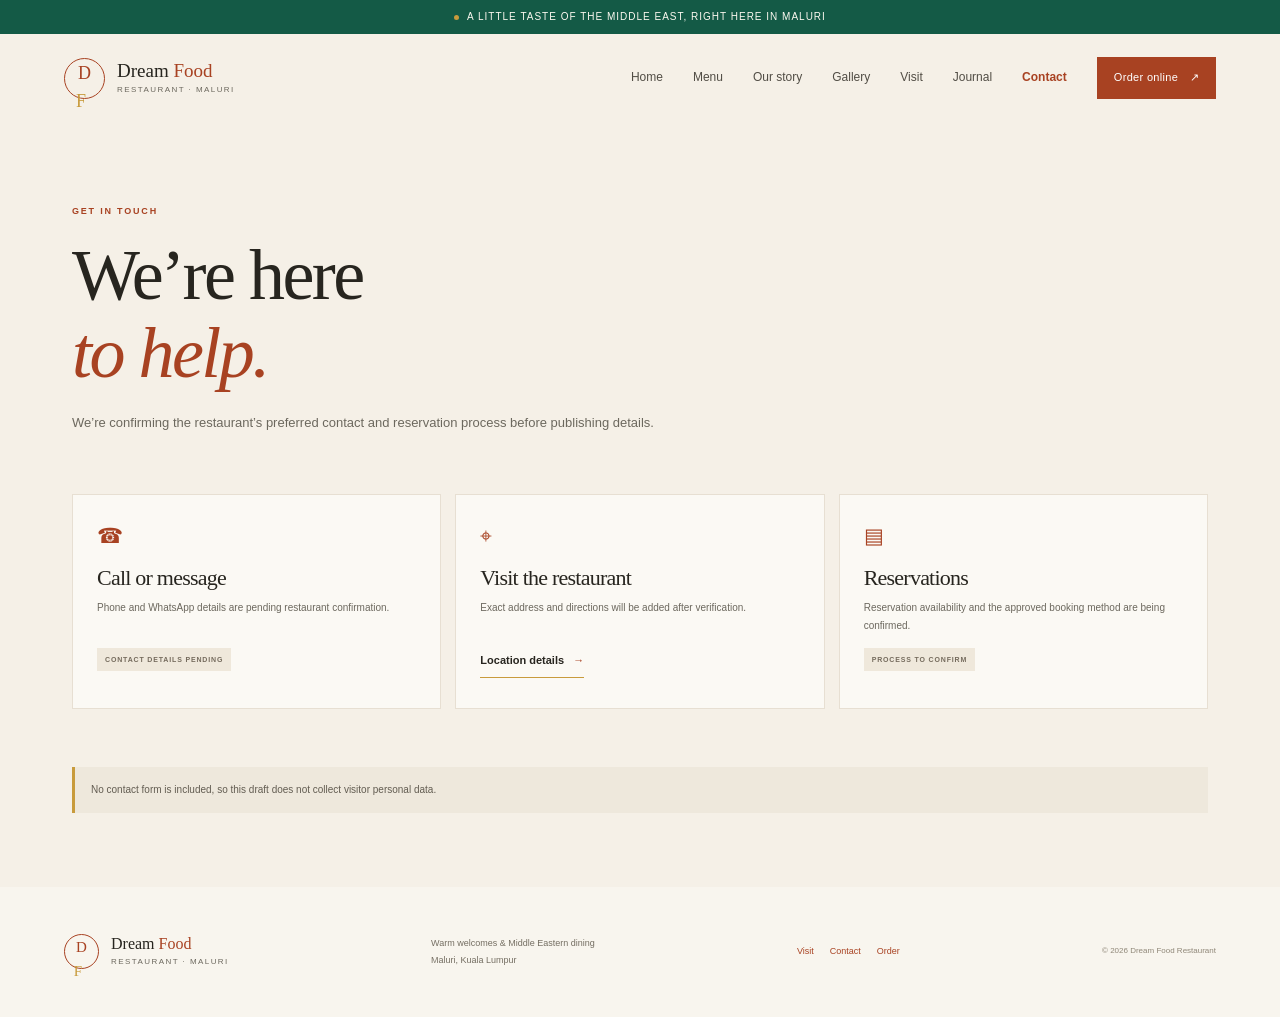
==== contact.html @ b670c7fa "Add M03 static page or data: contact.html" ====
<!doctype html>
<html lang="en">
  <head>
    <meta charset="utf-8" />
    <meta name="viewport" content="width=device-width, initial-scale=1" />
    <meta name="theme-color" content="#f5f0e7" />
    <meta name="description" content="Contact and reservation details for Dream Food Restaurant, Maluri, are being confirmed." />
    <title>Contact & reservations | Dream Food Restaurant, Maluri</title>
    <link rel="stylesheet" href="assets/css/styles.css" />
    <script src="assets/js/main.js" defer></script>
  </head>
  <body>
    <a class="skip-link" href="#main">Skip to content</a>
    <div class="notice-bar"><span class="notice-dot" aria-hidden="true"></span> A little taste of the Middle East, right here in Maluri</div>
    <header class="site-header">
      <a class="brand" href="index.html" aria-label="Dream Food Restaurant home"><span class="brand-mark" aria-hidden="true">D<span>F</span></span><span class="brand-name">Dream <em>Food</em><small>RESTAURANT · MALURI</small></span></a>
      <button class="menu-toggle" type="button" aria-expanded="false" aria-controls="primary-nav" aria-label="Open navigation"><span></span><span></span></button>
      <nav class="primary-nav" id="primary-nav" aria-label="Main navigation">
        <a href="index.html">Home</a><a href="menu.html">Menu</a><a href="our-story.html">Our story</a><a href="gallery.html">Gallery</a><a href="location.html">Visit</a><a href="journal.html">Journal</a><a href="contact.html" aria-current="page">Contact</a><a class="nav-cta" href="order.html">Order online <span aria-hidden="true">↗</span></a>
      </nav>
    </header>
    <main id="main">
      <section class="subpage-hero"><p class="eyebrow">GET IN TOUCH</p><h1>We’re here<br /><em>to help.</em></h1><p>We’re confirming the restaurant’s preferred contact and reservation process before publishing details.</p></section>
      <section class="content-wrap contact-grid"><article><span class="contact-mark" aria-hidden="true">☎</span><h2>Call or message</h2><p>Phone and WhatsApp details are pending restaurant confirmation.</p><span class="pending-pill">CONTACT DETAILS PENDING</span></article><article><span class="contact-mark" aria-hidden="true">⌖</span><h2>Visit the restaurant</h2><p>Exact address and directions will be added after verification.</p><a class="text-link" href="location.html">Location details <span aria-hidden="true">→</span></a></article><article><span class="contact-mark" aria-hidden="true">▤</span><h2>Reservations</h2><p>Reservation availability and the approved booking method are being confirmed.</p><span class="pending-pill">PROCESS TO CONFIRM</span></article></section><section class="content-wrap"><p class="verification-note">No contact form is included, so this draft does not collect visitor personal data.</p></section>
</main>
    <footer class="site-footer">
      <a class="brand footer-brand" href="index.html"><span class="brand-mark" aria-hidden="true">D<span>F</span></span><span class="brand-name">Dream <em>Food</em><small>RESTAURANT · MALURI</small></span></a>
      <p>Warm welcomes & Middle Eastern dining<br />Maluri, Kuala Lumpur</p>
      <div class="footer-links"><a href="location.html">Visit</a><a href="contact.html">Contact</a><a href="order.html">Order</a></div>
      <span class="copyright">© <span id="year">2026</span> Dream Food Restaurant</span>
    </footer>
    <div class="mobile-order-bar"><a href="order.html">Order & contact <span aria-hidden="true">→</span></a></div>
  </body>
</html>
---- assets/css/styles.css ----
:root{--sand:#f5f0e7;--paper:#fbf9f4;--ink:#27251f;--muted:#6c685e;--terracotta:#a84222;--terracotta-bright:#c1440e;--gold:#c89b3c;--teal:#145a46;--line:#ded7ca;--serif:Georgia,"Times New Roman",serif;--sans:Arial,Helvetica,sans-serif;--wrap:1200px;--shadow:0 24px 60px #43301b24}
*{box-sizing:border-box}html{scroll-behavior:smooth;scroll-padding-top:84px}body{margin:0;background:var(--sand);color:var(--ink);font-family:var(--sans);font-size:15px;line-height:1.6}a{color:inherit;text-decoration:none}button{font:inherit}.skip-link{position:absolute;top:-60px;left:12px;background:var(--ink);color:#fff;padding:10px 15px;z-index:20}.skip-link:focus{top:12px}:focus-visible{outline:3px solid var(--gold);outline-offset:4px}.notice-bar{height:34px;display:flex;align-items:center;justify-content:center;gap:8px;background:var(--teal);color:#fbf8ef;font-size:10px;letter-spacing:.1em;text-transform:uppercase}.notice-dot{width:5px;height:5px;background:var(--gold);border-radius:50%}.site-header{height:88px;padding:0 max(5vw,24px);display:flex;align-items:center;justify-content:space-between;background:var(--sand);position:relative;z-index:10}.brand{display:flex;align-items:center;gap:12px}.brand-mark{width:41px;height:41px;border:1px solid var(--terracotta);color:var(--terracotta);border-radius:50%;display:grid;place-items:center;font-family:var(--serif);font-size:18px;position:relative}.brand-mark span{color:var(--gold);margin-left:-7px}.brand-name{font-family:var(--serif);font-size:19px;line-height:1.05}.brand-name em{font-weight:500;color:var(--terracotta);font-style:normal}.brand-name small{display:block;margin-top:5px;font-family:var(--sans);font-size:8px;letter-spacing:.18em;color:var(--muted)}.primary-nav{display:flex;align-items:center;gap:30px;font-size:12px}.primary-nav>a:not(.nav-cta){color:#514d45;transition:color .2s}.primary-nav>a:not(.nav-cta):hover{color:var(--terracotta)}.nav-cta{padding:12px 17px;background:var(--terracotta);color:white;font-size:11px;letter-spacing:.03em}.nav-cta span{margin-left:8px}.menu-toggle{display:none}.section-wrap{max-width:var(--wrap);margin:0 auto;padding-left:32px;padding-right:32px}.hero{min-height:550px;display:grid;grid-template-columns:.9fr 1.1fr;align-items:center;gap:44px;padding-top:46px;padding-bottom:48px;position:relative}.hero-copy{padding:5px 0 20px}.eyebrow{font-size:9px;letter-spacing:.2em;color:var(--terracotta);font-weight:700;display:flex;align-items:center;gap:10px;margin:0 0 19px}.eyebrow-line{width:29px;height:1px;background:var(--gold)}h1,h2,h3,p{margin-top:0}h1,h2{font-family:var(--serif);font-weight:500;letter-spacing:-.035em}h1{font-size:clamp(48px,6.1vw,77px);line-height:1.08;margin:0 0 21px}h1 em,h2 em{color:var(--terracotta);font-weight:500} .hero-intro{color:#5f5a50;font-size:14px;max-width:380px;line-height:1.9;margin-bottom:26px}.hero-actions{display:flex;align-items:center;gap:22px;flex-wrap:wrap}.button{display:inline-flex;align-items:center;gap:16px;min-height:48px;padding:0 20px;font-size:11px;font-weight:600}.button-primary{background:var(--terracotta);color:#fff;transition:background .2s,transform .2s}.button-primary:hover{background:#853619;transform:translateY(-2px)}.text-link{font-size:11px;font-weight:600;border-bottom:1px solid var(--gold);padding:7px 0}.text-link span{margin-left:6px;color:var(--terracotta)}.hero-note{display:flex;align-items:center;gap:11px;margin-top:41px;font-size:10px;line-height:1.5;color:var(--muted)}.hero-note strong{color:var(--ink);font-weight:600}.note-icon{color:var(--gold);font-size:22px}.hero-art{height:414px;position:relative;overflow:hidden;background:#e7d8bd;box-shadow:var(--shadow);isolation:isolate}.art-pattern{position:absolute;inset:0;opacity:.23;background-image:linear-gradient(45deg,transparent 47%,#b179452e 48%,#b179452e 51%,transparent 52%),linear-gradient(-45deg,transparent 47%,#b179452e 48%,#b179452e 51%,transparent 52%);background-size:36px 36px}.sun-disc{position:absolute;right:12%;top:8%;width:210px;height:210px;border-radius:50%;background:#d0a448;opacity:.72}.plate{position:absolute;border-radius:50%;box-shadow:0 24px 38px #53391735}.plate-back{width:330px;height:330px;left:23%;top:10%;background:#b54c2d}.plate-front{width:288px;height:288px;left:27%;top:15%;background:#f3e4c7;border:9px solid #fff7e5;display:grid;place-items:center}.plate-ring{position:absolute;inset:11px;border:1px solid #d6b878;border-radius:50%}.plate-garnish{position:absolute;border-radius:50%;background:#b44b2d;box-shadow:22px 14px 0 #d4a243, -20px 14px 0 #315e46, 4px -22px 0 #bf602e}.garnish-a{width:47px;height:39px;top:33%;left:35%;transform:rotate(-28deg)}.garnish-b{width:43px;height:35px;top:48%;left:50%;transform:rotate(24deg)}.garnish-c{width:41px;height:38px;top:59%;left:31%;transform:rotate(12deg)}.plate-leaf{width:18px;height:42px;background:#416647;border-radius:100% 0 100% 0;position:absolute}.leaf-a{top:27%;left:56%;transform:rotate(35deg)}.leaf-b{top:63%;left:58%;transform:rotate(63deg)}.leaf-c{top:38%;left:25%;transform:rotate(-24deg)}.art-caption{position:absolute;left:23px;bottom:22px;display:flex;align-items:center;gap:11px;background:#fbf8efed;padding:11px 14px;font-size:9px;font-weight:700;letter-spacing:.11em}.caption-star{color:var(--terracotta);font-size:18px}.art-caption small{display:block;color:#777064;font-size:8px;letter-spacing:.03em;font-weight:400;margin-top:3px}.art-index{position:absolute;right:20px;bottom:26px;color:#473f32;font-size:9px;letter-spacing:.1em}.scroll-cue{position:absolute;bottom:15px;left:32px;display:flex;align-items:center;gap:8px;color:#777064;font-size:8px;letter-spacing:.15em}.scroll-cue span{font-size:14px;color:var(--terracotta)}.quick-facts{background:#ede6d9;border-block:1px solid #e3dacb;min-height:101px;padding:16px max(calc((100vw - 1136px)/2),48px);display:grid;grid-template-columns:repeat(3,1fr);align-items:center}.fact{display:flex;align-items:center;gap:13px;padding-left:26px;border-right:1px solid #d8cebd;min-height:44px}.fact:first-child{padding-left:0}.fact:last-child{border-right:0}.fact-icon{width:35px;height:35px;border-radius:50%;background:#f8f4ec;color:var(--terracotta);display:grid;place-items:center;font-size:17px}.fact small{display:block;font-size:8px;letter-spacing:.15em;color:#8a8173;margin-bottom:2px}.fact strong{font-family:var(--serif);font-size:14px;font-weight:500}.fact strong.pending{font-family:var(--sans);font-size:11px;color:#736e63;font-weight:500}.menu-preview{padding-top:98px;padding-bottom:96px}.section-heading{display:flex;justify-content:space-between;align-items:end;gap:30px;margin-bottom:36px}.section-heading .eyebrow{margin-bottom:11px}h2{font-size:clamp(37px,4vw,52px);line-height:1.14;margin:0}.section-aside{max-width:265px;color:var(--muted);font-size:12px;line-height:1.8;margin-bottom:5px}.menu-cards{display:grid;grid-template-columns:repeat(3,1fr);gap:20px}.menu-card{background:var(--paper);border:1px solid #e9e1d4;min-width:0}.menu-card-art{height:184px;position:relative;overflow:hidden;background:#e8d6b5;display:grid;place-items:center}.card-sun{position:absolute;right:18%;top:12%;width:85px;height:85px;background:#c89b3c;border-radius:50%;opacity:.72}.card-dish{width:132px;height:132px;background:#f6eddd;border:8px solid #fff8e9;box-shadow:0 14px 23px #4830102b;border-radius:50%;position:relative;z-index:1}.card-dish:before,.card-dish:after{content:"";position:absolute;border-radius:50%;background:#b4512e;width:33px;height:28px;left:31px;top:35px;box-shadow:23px 16px 0 #cba14e,-14px 39px 0 #386449}.card-dish:after{width:11px;height:28px;background:#386449;left:64px;top:29px;transform:rotate(34deg)}.card-herb{position:absolute;left:15%;bottom:12%;color:#9b5538;font-size:19px}.art-grill{background:#d1b993}.grill-lines{position:relative;width:135px;height:104px;z-index:1;border-radius:48% 48% 42% 42%;background:repeating-linear-gradient(120deg,#a44729 0 17px,#d09443 18px 28px,#f2e5cc 29px 37px);border:8px solid #f7eddb;box-shadow:0 15px 23px #48301029;transform:rotate(-12deg)}.art-sweet{background:#e6cba7}.sweet-shape{position:relative;width:114px;height:114px;z-index:1;background:repeating-conic-gradient(#c04c2a 0 12deg,#daa34c 12deg 25deg);border:8px solid #fff4df;border-radius:50%;box-shadow:0 15px 23px #48301029}.menu-card-body{padding:22px 23px 24px;position:relative}.card-number{position:absolute;right:22px;top:19px;color:#b1a48e;font-size:9px;letter-spacing:.12em}.menu-card h3{font-family:var(--serif);font-size:20px;font-weight:500;line-height:1.3;max-width:230px;margin:0 0 9px}.menu-card p{font-size:10px;color:var(--muted);line-height:1.75;min-height:36px;margin-bottom:17px}.status-label{display:inline-block;padding:5px 7px;background:#efe9dd;color:#756b5d;font-size:7px;letter-spacing:.12em;font-weight:700}.menu-footnote{font-size:10px;color:var(--muted);margin:25px 0 0}.menu-footnote span{color:var(--gold);margin-right:5px}.story-band{background:var(--teal);color:#f6f0e5;position:relative;overflow:hidden;min-height:385px;display:flex;align-items:center}.story-pattern{position:absolute;right:-40px;top:-150px;width:600px;height:700px;opacity:.09;background-image:linear-gradient(45deg,transparent 47%,#fff 48%,#fff 50%,transparent 51%),linear-gradient(-45deg,transparent 47%,#fff 48%,#fff 50%,transparent 51%);background-size:46px 46px;transform:rotate(13deg)}.story-inner{position:relative;z-index:1;width:min(680px,70%);margin-left:max(calc((100vw - 1060px)/2),8vw);padding:65px 0}.eyebrow-light{color:#dfbf79}.story-inner h2{font-size:clamp(40px,4.7vw,60px);margin-bottom:17px}.story-inner h2 em{color:#e0b758}.story-inner>p:not(.eyebrow){max-width:455px;color:#d7dfd8;font-size:12px;line-height:1.9;margin-bottom:21px}.story-link{display:inline-block;color:#f3d28b;border-bottom:1px solid #c89b3c;padding-bottom:6px;font-size:10px;font-weight:600}.story-link span{margin-left:10px}.story-seal{position:absolute;right:max(calc((100vw - 1080px)/2),8vw);width:142px;height:142px;border:1px solid #acc1b5;border-radius:50%;display:flex;flex-direction:column;align-items:center;justify-content:center;gap:9px;color:#d7dfd8;font-size:7px;letter-spacing:.2em;transform:rotate(-12deg)}.story-seal b{color:#e0b758;font-size:30px;font-weight:400}.experience{padding-top:105px;padding-bottom:105px;display:grid;grid-template-columns:1fr .9fr;gap:78px;align-items:center}.experience-art{height:362px;background:#ddc9a7;position:relative;overflow:hidden;display:grid;place-items:center}.window-arch{width:210px;height:285px;background:#a44e2e;border-radius:110px 110px 0 0;padding:13px;box-shadow:0 20px 35px #65442330;position:relative}.arch-inner{width:100%;height:100%;border:1px solid #e2bc70;border-radius:100px 100px 0 0;display:grid;place-items:center;background:linear-gradient(155deg,#d4a54c,#a84e2c 54%,#145a46)}.arch-star{color:#f3e8c9;font-size:69px;opacity:.9}.image-tag{position:absolute;bottom:17px;left:17px;font-size:7px;letter-spacing:.12em;padding:8px 10px;background:#f8f4ebed;color:#665d4e}.experience-copy{max-width:390px}.experience-copy .eyebrow{margin-bottom:15px}.experience-copy h2{font-size:clamp(38px,4vw,50px);margin-bottom:17px}.experience-copy>p:not(.eyebrow){font-size:12px;color:var(--muted);line-height:1.9;margin-bottom:20px}.visit-section{background:#a44224;color:#fff8ed;padding:76px 32px}.visit-inner{max-width:1000px;margin:auto;display:grid;grid-template-columns:1fr .82fr;gap:80px;align-items:center}.visit-inner h2{font-size:clamp(43px,5vw,61px);margin-bottom:14px}.visit-inner h2 em{color:#f1cd79}.visit-inner>div:first-child>p:not(.eyebrow){font-size:12px;line-height:1.8;color:#f3ded2}.visit-details{border-top:1px solid #ffffff5e}.visit-row{display:flex;justify-content:space-between;gap:20px;padding:15px 0;border-bottom:1px solid #ffffff5e;font-size:11px}.visit-row span{color:#f1d5c5}.visit-row strong{font-weight:500;text-align:right}.visit-note{font-size:9px;line-height:1.7;color:#f1d5c5;margin:16px 0 0}.site-footer{min-height:130px;padding:27px max(5vw,24px);display:flex;align-items:center;justify-content:space-between;gap:20px;background:#f8f5ee}.footer-brand .brand-mark{width:35px;height:35px;font-size:15px}.footer-brand .brand-name{font-size:16px}.site-footer>p{margin:0;color:#746e62;font-size:9px;line-height:1.8}.copyright{font-size:8px;color:#8f8778}.mobile-order-bar{display:none}
@media(max-width:900px){.site-header{height:76px}.primary-nav{gap:18px}.primary-nav>a:not(.nav-cta){font-size:10px}.nav-cta{padding:10px 12px}.hero{min-height:500px;gap:22px}.hero-art{height:360px}.plate-back{width:285px;height:285px;left:19%;top:11%}.plate-front{width:248px;height:248px;left:24%;top:16%}.quick-facts{padding-inline:32px}.experience{gap:42px}.story-seal{right:7vw;width:115px;height:115px}.story-inner{margin-left:8vw}}
@media(max-width:680px){html{scroll-padding-top:70px}.notice-bar{height:30px;font-size:8px;letter-spacing:.07em}.site-header{height:68px;padding:0 20px}.brand{gap:9px}.brand-mark{width:35px;height:35px;font-size:16px}.brand-name{font-size:16px}.brand-name small{font-size:7px}.menu-toggle{display:flex;width:43px;height:43px;border:1px solid var(--line);background:transparent;align-items:center;justify-content:center;flex-direction:column;gap:5px;cursor:pointer}.menu-toggle span{width:17px;height:1px;background:var(--ink);transition:transform .2s}.menu-toggle[aria-expanded=true] span:first-child{transform:translateY(3px) rotate(45deg)}.menu-toggle[aria-expanded=true] span:last-child{transform:translateY(-3px) rotate(-45deg)}.primary-nav{display:none;position:absolute;top:68px;left:0;right:0;background:var(--paper);padding:10px 20px 19px;box-shadow:0 14px 18px #32281916;align-items:stretch;gap:0}.primary-nav.is-open{display:flex;flex-direction:column}.primary-nav>a:not(.nav-cta){font-size:13px;padding:12px 3px;border-bottom:1px solid #eee7dc}.primary-nav .nav-cta{margin-top:12px;text-align:center;padding:13px}.section-wrap{padding-left:21px;padding-right:21px}.hero{display:flex;flex-direction:column;align-items:stretch;gap:25px;padding-top:45px;padding-bottom:46px}.hero-copy{padding:0}.eyebrow{font-size:8px;margin-bottom:15px}h1{font-size:clamp(47px,13vw,67px);margin-bottom:15px}.hero-intro{font-size:12px;line-height:1.8;margin-bottom:19px;max-width:340px}.hero-actions{gap:18px}.button{min-height:46px;padding-inline:15px;font-size:10px}.text-link{font-size:10px}.hero-note{margin-top:23px}.hero-art{width:100%;height:min(84vw,340px);min-height:260px}.sun-disc{width:160px;height:160px}.plate-back{width:74vw;height:74vw;max-width:270px;max-height:270px;left:calc(50% - 135px);top:9%}.plate-front{width:64vw;height:64vw;max-width:232px;max-height:232px;left:calc(50% - 116px);top:15%}.plate-garnish{transform:scale(.82)}.art-caption{left:11px;bottom:12px;padding:8px 9px;font-size:7px}.art-caption small{font-size:7px}.art-index{right:12px;bottom:16px;font-size:7px}.scroll-cue{bottom:15px;left:21px}.quick-facts{grid-template-columns:1fr;padding:8px 21px}.fact,.fact:first-child{padding:12px 0;min-height:59px;border-right:0;border-bottom:1px solid #d8cebd}.fact:last-child{border-bottom:0}.fact-icon{width:32px;height:32px}.fact small{font-size:7px}.fact strong{font-size:13px}.fact strong.pending{font-size:10px}.menu-preview{padding-top:67px;padding-bottom:66px}.section-heading{display:block;margin-bottom:24px}.section-heading h2{font-size:39px}.section-aside{font-size:11px;margin:12px 0 0;max-width:300px}.menu-cards{grid-template-columns:1fr;gap:12px}.menu-card{display:grid;grid-template-columns:38% 1fr;min-height:165px}.menu-card-art{height:100%;min-height:165px}.card-sun{width:60px;height:60px;right:4%;top:13%}.card-dish{width:104px;height:104px;border-width:6px}.card-dish:before{transform:scale(.77);transform-origin:top left;left:23px;top:28px}.card-dish:after{left:49px;top:23px}.grill-lines{width:100px;height:80px;border-width:6px}.sweet-shape{width:90px;height:90px;border-width:6px}.card-herb{font-size:14px;left:8%;bottom:7%}.menu-card-body{padding:20px 14px 15px}.menu-card h3{font-size:17px;padding-right:12px}.menu-card p{font-size:9px;min-height:unset;margin-bottom:11px}.card-number{right:11px;top:13px;font-size:7px}.status-label{font-size:6px;padding:4px 5px}.menu-footnote{font-size:9px;line-height:1.7}.story-band{min-height:360px}.story-inner{width:100%;margin:0;padding:56px 23px}.story-inner h2{font-size:43px}.story-inner>p:not(.eyebrow){max-width:370px;font-size:11px}.story-seal{width:73px;height:73px;right:15px;top:18px;gap:2px;font-size:5px;opacity:.65}.story-seal b{font-size:17px}.experience{grid-template-columns:1fr;gap:29px;padding-top:65px;padding-bottom:65px}.experience-art{height:265px}.window-arch{height:215px;width:158px}.experience-copy h2{font-size:41px}.experience-copy>p:not(.eyebrow){font-size:11px}.visit-section{padding:55px 22px 76px}.visit-inner{grid-template-columns:1fr;gap:23px}.visit-inner h2{font-size:48px}.visit-row{font-size:10px;padding:13px 0}.visit-note{font-size:8px}.site-footer{padding:23px 21px 77px;min-height:170px;display:grid;grid-template-columns:1fr 1fr;gap:15px}.site-footer>p{justify-self:end;text-align:right;font-size:8px}.copyright{grid-column:1/-1;border-top:1px solid var(--line);padding-top:11px}.mobile-order-bar{display:block;position:fixed;z-index:9;bottom:0;left:0;right:0;padding:9px 16px calc(9px + env(safe-area-inset-bottom));background:#f8f5eef2;border-top:1px solid #dfd7c8;backdrop-filter:blur(8px)}.mobile-order-bar a{display:flex;justify-content:center;align-items:center;gap:10px;background:var(--terracotta);color:white;min-height:44px;font-size:11px;font-weight:600}.mobile-order-bar a span{font-size:15px}}
@media(max-width:360px){.hero-actions{gap:12px}.button{gap:9px;padding-inline:12px}.menu-card{grid-template-columns:34% 1fr}.menu-card h3{font-size:15px}.menu-card-art{min-height:172px}.plate-front{left:calc(50% - 107px);width:214px;height:214px}.plate-back{left:calc(50% - 125px);width:250px;height:250px}}
@media(prefers-reduced-motion:reduce){*,*::before,*::after{scroll-behavior:auto!important;transition:none!important;animation:none!important}}

/* Static M03 content-page patterns */
.primary-nav a[aria-current="page"]{color:var(--terracotta);font-weight:700}.footer-links{display:flex;gap:16px;font-size:9px;color:var(--terracotta)}.footer-links a:hover{text-decoration:underline}
.subpage-hero{max-width:var(--wrap);margin:0 auto;padding:82px 32px 58px}.subpage-hero h1{font-size:clamp(48px,6vw,72px);margin-bottom:18px}.subpage-hero>p:not(.eyebrow){max-width:590px;color:var(--muted);font-size:13px;line-height:1.9;margin-bottom:0}.content-wrap{max-width:var(--wrap);margin:0 auto;padding:0 32px 74px}.content-heading{display:flex;align-items:end;justify-content:space-between;gap:30px;margin-bottom:28px}.content-heading h2{font-size:clamp(34px,4vw,47px)}.content-heading>p{font-size:11px;color:var(--muted);max-width:290px}.category-grid{display:grid;grid-template-columns:repeat(3,1fr);gap:14px}.category-card{min-height:148px;background:var(--paper);border:1px solid #e7dfd2;padding:22px;position:relative}.category-card>span{color:var(--gold);font-size:9px;letter-spacing:.12em}.category-card h3{font:500 21px/1.25 var(--serif);margin:12px 0 8px}.category-card p{color:var(--muted);font-size:10px;margin:0}.verification-note{background:#eee8dc;padding:14px 16px;color:#625c51;font-size:10px;line-height:1.8;margin:28px 0 0;border-left:3px solid var(--gold)}.verification-note strong{color:var(--ink)}.page-cta{background:var(--teal);color:var(--paper);padding:62px 24px 66px;text-align:center}.page-cta .eyebrow{justify-content:center}.page-cta h2{font-size:clamp(38px,4.5vw,54px);margin:0 auto 20px}.page-cta h2 em{color:#e0b758}.button-light{background:#f3e7ce;color:var(--ink)}.button-light:hover{background:#e7d5b1;transform:translateY(-2px)}
.story-page-grid{display:grid;grid-template-columns:1fr 1fr;gap:64px;align-items:center;padding-bottom:88px}.story-page-art{height:360px;background:#e7d8bd;display:grid;place-items:center;position:relative}.story-page-art>span{width:170px;height:170px;border-radius:50%;display:grid;place-items:center;border:12px solid #fbf6e8;background:#b54c2d;color:#f0d188;font-size:54px;box-shadow:0 20px 35px #53391735}.story-page-art small{position:absolute;left:16px;bottom:14px;font-size:8px;letter-spacing:.14em;background:#fbf8ef;padding:8px 10px;color:#615b50}.story-page-copy h2{font-size:clamp(35px,4vw,47px);margin-bottom:18px}.story-page-copy>p:not(.eyebrow,.verification-note){font-size:12px;color:var(--muted);line-height:1.9}.gallery-grid{display:grid;grid-template-columns:1.1fr .9fr .9fr;grid-template-rows:190px 190px;gap:13px;padding-bottom:30px}.gallery-placeholder{position:relative;background:linear-gradient(145deg,#e5d5b8,#cfb98d);display:flex;flex-direction:column;justify-content:end;padding:17px;overflow:hidden}.gallery-placeholder:before{content:"✳";position:absolute;right:13%;top:5%;font-size:96px;color:#ffffff40}.gallery-placeholder span{position:absolute;top:15px;left:16px;font-size:8px;letter-spacing:.15em;color:#65543e}.gallery-placeholder b{font:500 20px var(--serif);position:relative}.gallery-placeholder small{font-size:8px;color:#62594c;position:relative}.gallery-large{grid-row:span 2;background:linear-gradient(145deg,#dfc89e,#b8784d)}.gallery-tall{grid-row:span 2;background:linear-gradient(145deg,#d9c49d,#8d9b77)}.gallery-grid+.content-wrap{padding-bottom:70px}.location-card{display:grid;grid-template-columns:1fr 1fr;background:var(--paper);margin-bottom:88px}.location-art{min-height:370px;position:relative;display:grid;place-items:center;background:#e8ddc7;overflow:hidden}.location-lines{position:absolute;inset:-30%;transform:rotate(-16deg);background:repeating-linear-gradient(0deg,transparent 0 36px,#b3a58a44 37px 39px),repeating-linear-gradient(90deg,transparent 0 51px,#b3a58a44 52px 54px)}.location-pin{z-index:1;color:var(--terracotta);font-size:64px;text-shadow:0 5px 10px #39210e33}.location-art small{position:absolute;bottom:16px;left:16px;font-size:8px;letter-spacing:.12em;background:#fbf8ef;padding:8px}.location-info{padding:42px}.location-info h2{font-size:40px;margin-bottom:23px}.location-info dl{margin:0}.location-info dl>div{padding:12px 0;border-bottom:1px solid var(--line);display:grid;grid-template-columns:120px 1fr;gap:15px}.location-info dt{font-size:10px;color:var(--muted)}.location-info dd{margin:0;font-size:11px;font-weight:600}.location-info .verification-note{margin-top:19px}
.order-options{display:grid;gap:10px;padding-bottom:88px}.order-option{display:grid;grid-template-columns:46px 1fr auto;gap:18px;align-items:center;background:var(--paper);border:1px solid #e7dfd2;padding:20px 23px}.order-icon{width:38px;height:38px;border-radius:50%;background:#efe7d9;display:grid;place-items:center;color:var(--terracotta);font-size:9px}.order-option h2{font:500 20px var(--serif);margin:0 0 3px}.order-option p{font-size:10px;color:var(--muted);margin:0}.pending-pill{display:inline-block;background:#efe8db;color:#756b5d;font-size:7px;font-weight:700;letter-spacing:.12em;padding:6px 8px;white-space:nowrap}.contact-grid{display:grid;grid-template-columns:repeat(3,1fr);gap:14px;padding-bottom:30px}.contact-grid article{background:var(--paper);border:1px solid #e7dfd2;padding:24px;min-height:215px}.contact-mark{color:var(--terracotta);font-size:21px}.contact-grid h2{font:500 22px var(--serif);margin:13px 0 8px}.contact-grid p{font-size:10px;line-height:1.75;color:var(--muted);min-height:36px}.contact-grid .text-link{display:inline-block}.journal-grid{display:grid;grid-template-columns:repeat(3,1fr);gap:14px}.journal-card{background:var(--paper);padding:24px;border:1px solid #e7dfd2;min-height:235px}.journal-card>.eyebrow{margin:27px 0 9px;font-size:7px}.journal-card h2{font-size:24px;margin-bottom:11px}.journal-card>p:not(.eyebrow){font-size:10px;line-height:1.8;color:var(--muted);min-height:52px}.journal-card .text-link{font-size:9px}.article-template{max-width:780px;padding-top:45px}.back-link{display:inline-block;color:var(--terracotta);font-size:10px;margin-bottom:25px}.article-template>.pending-pill{display:table}.article-template .eyebrow{margin:24px 0 12px}.article-template h1{font-size:clamp(44px,6vw,66px)}.article-lede{font-size:14px;color:var(--muted);max-width:620px}.article-art{height:270px;background:linear-gradient(140deg,#e8d6b5,#bd8b59);display:grid;place-items:center;color:#665941;font-size:8px;letter-spacing:.16em;margin:32px 0}.article-template h2{font:500 28px var(--serif);margin:27px 0 10px}.article-template>p:not(.eyebrow,.article-lede,.verification-note){font-size:12px;line-height:1.9;color:var(--muted)}
@media(max-width:900px){.subpage-hero{padding-top:68px}.category-grid{grid-template-columns:repeat(2,1fr)}.story-page-grid{gap:35px}.location-info{padding:30px}.location-info dl>div{grid-template-columns:100px 1fr}.gallery-grid{grid-template-columns:1fr 1fr;grid-template-rows:210px 180px 180px}.gallery-large{grid-row:span 2}.gallery-tall{grid-row:span 2}}
@media(max-width:680px){.subpage-hero{padding:52px 21px 35px}.subpage-hero h1{font-size:clamp(45px,13vw,62px)}.subpage-hero>p:not(.eyebrow){font-size:11px}.content-wrap{padding:0 21px 52px}.content-heading{display:block}.content-heading>p{margin:12px 0 0}.category-grid{grid-template-columns:1fr 1fr;gap:9px}.category-card{min-height:130px;padding:15px}.category-card h3{font-size:17px;margin:10px 0 6px}.category-card p{font-size:8px;line-height:1.6}.verification-note{font-size:9px;padding:12px}.page-cta{padding:50px 20px}.story-page-grid{grid-template-columns:1fr;gap:28px;padding-bottom:58px}.story-page-art{height:260px}.story-page-copy h2{font-size:39px}.gallery-grid{grid-template-columns:1fr 1fr;grid-template-rows:190px 160px 160px;gap:8px}.gallery-placeholder{padding:12px}.gallery-placeholder b{font-size:16px}.gallery-placeholder small{font-size:7px}.gallery-large{grid-row:span 2}.gallery-tall{grid-row:span 2}.location-card{grid-template-columns:1fr;margin:0 21px 58px}.location-art{min-height:225px}.location-info{padding:25px 21px}.location-info h2{font-size:34px}.location-info dl>div{grid-template-columns:96px 1fr;gap:8px}.order-options{padding-bottom:58px}.order-option{grid-template-columns:36px 1fr;gap:12px;padding:16px 13px}.order-icon{width:32px;height:32px}.order-option h2{font-size:18px}.order-option p{font-size:9px}.order-option .pending-pill{grid-column:2;justify-self:start;margin-top:-5px}.contact-grid{grid-template-columns:1fr;padding-bottom:20px}.contact-grid article{min-height:unset;padding:20px}.contact-grid p{min-height:unset}.journal-grid{grid-template-columns:1fr;padding-bottom:58px}.journal-card{min-height:unset;padding:20px}.journal-card h2{font-size:22px}.journal-card>p:not(.eyebrow){min-height:unset}.article-template{padding-top:27px}.article-art{height:190px}.footer-links{grid-column:1/-1;justify-self:start}.site-footer .copyright{grid-column:1/-1}}
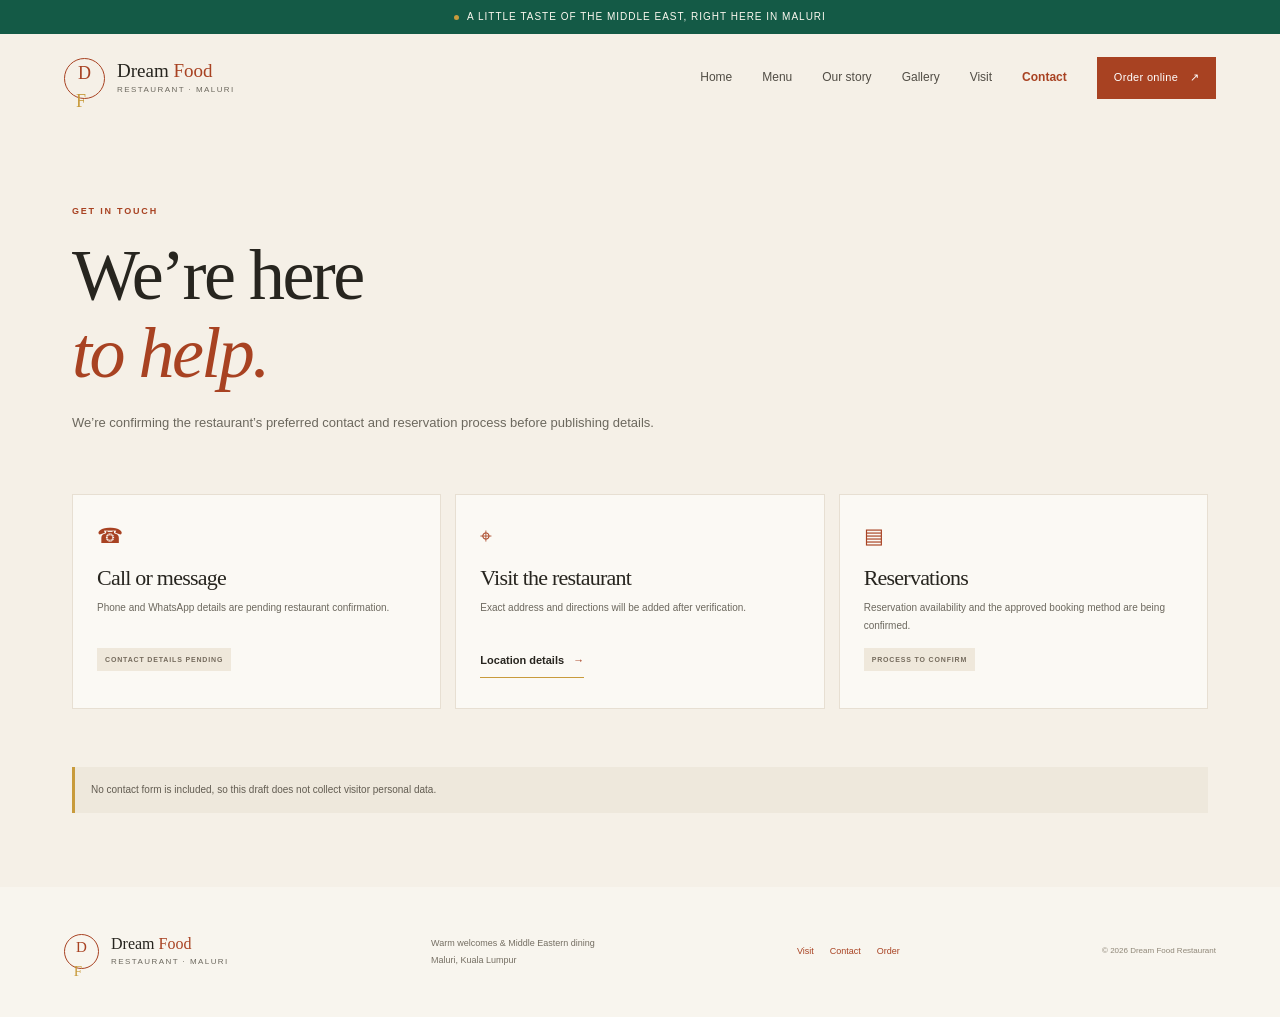
==== commit ecc7b450: "Remove article publishing scope: update contact.html" ====
--- a/contact.html
+++ b/contact.html
@@ -16,7 +16,7 @@
       <a class="brand" href="index.html" aria-label="Dream Food Restaurant home"><span class="brand-mark" aria-hidden="true">D<span>F</span></span><span class="brand-name">Dream <em>Food</em><small>RESTAURANT · MALURI</small></span></a>
       <button class="menu-toggle" type="button" aria-expanded="false" aria-controls="primary-nav" aria-label="Open navigation"><span></span><span></span></button>
       <nav class="primary-nav" id="primary-nav" aria-label="Main navigation">
-        <a href="index.html">Home</a><a href="menu.html">Menu</a><a href="our-story.html">Our story</a><a href="gallery.html">Gallery</a><a href="location.html">Visit</a><a href="journal.html">Journal</a><a href="contact.html" aria-current="page">Contact</a><a class="nav-cta" href="order.html">Order online <span aria-hidden="true">↗</span></a>
+        <a href="index.html">Home</a><a href="menu.html">Menu</a><a href="our-story.html">Our story</a><a href="gallery.html">Gallery</a><a href="location.html">Visit</a><a href="contact.html" aria-current="page">Contact</a><a class="nav-cta" href="order.html">Order online <span aria-hidden="true">↗</span></a>
       </nav>
     </header>
     <main id="main">
--- a/assets/css/styles.css
+++ b/assets/css/styles.css
@@ -9,6 +9,6 @@
 .primary-nav a[aria-current="page"]{color:var(--terracotta);font-weight:700}.footer-links{display:flex;gap:16px;font-size:9px;color:var(--terracotta)}.footer-links a:hover{text-decoration:underline}
 .subpage-hero{max-width:var(--wrap);margin:0 auto;padding:82px 32px 58px}.subpage-hero h1{font-size:clamp(48px,6vw,72px);margin-bottom:18px}.subpage-hero>p:not(.eyebrow){max-width:590px;color:var(--muted);font-size:13px;line-height:1.9;margin-bottom:0}.content-wrap{max-width:var(--wrap);margin:0 auto;padding:0 32px 74px}.content-heading{display:flex;align-items:end;justify-content:space-between;gap:30px;margin-bottom:28px}.content-heading h2{font-size:clamp(34px,4vw,47px)}.content-heading>p{font-size:11px;color:var(--muted);max-width:290px}.category-grid{display:grid;grid-template-columns:repeat(3,1fr);gap:14px}.category-card{min-height:148px;background:var(--paper);border:1px solid #e7dfd2;padding:22px;position:relative}.category-card>span{color:var(--gold);font-size:9px;letter-spacing:.12em}.category-card h3{font:500 21px/1.25 var(--serif);margin:12px 0 8px}.category-card p{color:var(--muted);font-size:10px;margin:0}.verification-note{background:#eee8dc;padding:14px 16px;color:#625c51;font-size:10px;line-height:1.8;margin:28px 0 0;border-left:3px solid var(--gold)}.verification-note strong{color:var(--ink)}.page-cta{background:var(--teal);color:var(--paper);padding:62px 24px 66px;text-align:center}.page-cta .eyebrow{justify-content:center}.page-cta h2{font-size:clamp(38px,4.5vw,54px);margin:0 auto 20px}.page-cta h2 em{color:#e0b758}.button-light{background:#f3e7ce;color:var(--ink)}.button-light:hover{background:#e7d5b1;transform:translateY(-2px)}
 .story-page-grid{display:grid;grid-template-columns:1fr 1fr;gap:64px;align-items:center;padding-bottom:88px}.story-page-art{height:360px;background:#e7d8bd;display:grid;place-items:center;position:relative}.story-page-art>span{width:170px;height:170px;border-radius:50%;display:grid;place-items:center;border:12px solid #fbf6e8;background:#b54c2d;color:#f0d188;font-size:54px;box-shadow:0 20px 35px #53391735}.story-page-art small{position:absolute;left:16px;bottom:14px;font-size:8px;letter-spacing:.14em;background:#fbf8ef;padding:8px 10px;color:#615b50}.story-page-copy h2{font-size:clamp(35px,4vw,47px);margin-bottom:18px}.story-page-copy>p:not(.eyebrow,.verification-note){font-size:12px;color:var(--muted);line-height:1.9}.gallery-grid{display:grid;grid-template-columns:1.1fr .9fr .9fr;grid-template-rows:190px 190px;gap:13px;padding-bottom:30px}.gallery-placeholder{position:relative;background:linear-gradient(145deg,#e5d5b8,#cfb98d);display:flex;flex-direction:column;justify-content:end;padding:17px;overflow:hidden}.gallery-placeholder:before{content:"✳";position:absolute;right:13%;top:5%;font-size:96px;color:#ffffff40}.gallery-placeholder span{position:absolute;top:15px;left:16px;font-size:8px;letter-spacing:.15em;color:#65543e}.gallery-placeholder b{font:500 20px var(--serif);position:relative}.gallery-placeholder small{font-size:8px;color:#62594c;position:relative}.gallery-large{grid-row:span 2;background:linear-gradient(145deg,#dfc89e,#b8784d)}.gallery-tall{grid-row:span 2;background:linear-gradient(145deg,#d9c49d,#8d9b77)}.gallery-grid+.content-wrap{padding-bottom:70px}.location-card{display:grid;grid-template-columns:1fr 1fr;background:var(--paper);margin-bottom:88px}.location-art{min-height:370px;position:relative;display:grid;place-items:center;background:#e8ddc7;overflow:hidden}.location-lines{position:absolute;inset:-30%;transform:rotate(-16deg);background:repeating-linear-gradient(0deg,transparent 0 36px,#b3a58a44 37px 39px),repeating-linear-gradient(90deg,transparent 0 51px,#b3a58a44 52px 54px)}.location-pin{z-index:1;color:var(--terracotta);font-size:64px;text-shadow:0 5px 10px #39210e33}.location-art small{position:absolute;bottom:16px;left:16px;font-size:8px;letter-spacing:.12em;background:#fbf8ef;padding:8px}.location-info{padding:42px}.location-info h2{font-size:40px;margin-bottom:23px}.location-info dl{margin:0}.location-info dl>div{padding:12px 0;border-bottom:1px solid var(--line);display:grid;grid-template-columns:120px 1fr;gap:15px}.location-info dt{font-size:10px;color:var(--muted)}.location-info dd{margin:0;font-size:11px;font-weight:600}.location-info .verification-note{margin-top:19px}
-.order-options{display:grid;gap:10px;padding-bottom:88px}.order-option{display:grid;grid-template-columns:46px 1fr auto;gap:18px;align-items:center;background:var(--paper);border:1px solid #e7dfd2;padding:20px 23px}.order-icon{width:38px;height:38px;border-radius:50%;background:#efe7d9;display:grid;place-items:center;color:var(--terracotta);font-size:9px}.order-option h2{font:500 20px var(--serif);margin:0 0 3px}.order-option p{font-size:10px;color:var(--muted);margin:0}.pending-pill{display:inline-block;background:#efe8db;color:#756b5d;font-size:7px;font-weight:700;letter-spacing:.12em;padding:6px 8px;white-space:nowrap}.contact-grid{display:grid;grid-template-columns:repeat(3,1fr);gap:14px;padding-bottom:30px}.contact-grid article{background:var(--paper);border:1px solid #e7dfd2;padding:24px;min-height:215px}.contact-mark{color:var(--terracotta);font-size:21px}.contact-grid h2{font:500 22px var(--serif);margin:13px 0 8px}.contact-grid p{font-size:10px;line-height:1.75;color:var(--muted);min-height:36px}.contact-grid .text-link{display:inline-block}.journal-grid{display:grid;grid-template-columns:repeat(3,1fr);gap:14px}.journal-card{background:var(--paper);padding:24px;border:1px solid #e7dfd2;min-height:235px}.journal-card>.eyebrow{margin:27px 0 9px;font-size:7px}.journal-card h2{font-size:24px;margin-bottom:11px}.journal-card>p:not(.eyebrow){font-size:10px;line-height:1.8;color:var(--muted);min-height:52px}.journal-card .text-link{font-size:9px}.article-template{max-width:780px;padding-top:45px}.back-link{display:inline-block;color:var(--terracotta);font-size:10px;margin-bottom:25px}.article-template>.pending-pill{display:table}.article-template .eyebrow{margin:24px 0 12px}.article-template h1{font-size:clamp(44px,6vw,66px)}.article-lede{font-size:14px;color:var(--muted);max-width:620px}.article-art{height:270px;background:linear-gradient(140deg,#e8d6b5,#bd8b59);display:grid;place-items:center;color:#665941;font-size:8px;letter-spacing:.16em;margin:32px 0}.article-template h2{font:500 28px var(--serif);margin:27px 0 10px}.article-template>p:not(.eyebrow,.article-lede,.verification-note){font-size:12px;line-height:1.9;color:var(--muted)}
+.order-options{display:grid;gap:10px;padding-bottom:88px}.order-option{display:grid;grid-template-columns:46px 1fr auto;gap:18px;align-items:center;background:var(--paper);border:1px solid #e7dfd2;padding:20px 23px}.order-icon{width:38px;height:38px;border-radius:50%;background:#efe7d9;display:grid;place-items:center;color:var(--terracotta);font-size:9px}.order-option h2{font:500 20px var(--serif);margin:0 0 3px}.order-option p{font-size:10px;color:var(--muted);margin:0}.pending-pill{display:inline-block;background:#efe8db;color:#756b5d;font-size:7px;font-weight:700;letter-spacing:.12em;padding:6px 8px;white-space:nowrap}.contact-grid{display:grid;grid-template-columns:repeat(3,1fr);gap:14px;padding-bottom:30px}.contact-grid article{background:var(--paper);border:1px solid #e7dfd2;padding:24px;min-height:215px}.contact-mark{color:var(--terracotta);font-size:21px}.contact-grid h2{font:500 22px var(--serif);margin:13px 0 8px}.contact-grid p{font-size:10px;line-height:1.75;color:var(--muted);min-height:36px}.contact-grid .text-link{display:inline-block}
 @media(max-width:900px){.subpage-hero{padding-top:68px}.category-grid{grid-template-columns:repeat(2,1fr)}.story-page-grid{gap:35px}.location-info{padding:30px}.location-info dl>div{grid-template-columns:100px 1fr}.gallery-grid{grid-template-columns:1fr 1fr;grid-template-rows:210px 180px 180px}.gallery-large{grid-row:span 2}.gallery-tall{grid-row:span 2}}
-@media(max-width:680px){.subpage-hero{padding:52px 21px 35px}.subpage-hero h1{font-size:clamp(45px,13vw,62px)}.subpage-hero>p:not(.eyebrow){font-size:11px}.content-wrap{padding:0 21px 52px}.content-heading{display:block}.content-heading>p{margin:12px 0 0}.category-grid{grid-template-columns:1fr 1fr;gap:9px}.category-card{min-height:130px;padding:15px}.category-card h3{font-size:17px;margin:10px 0 6px}.category-card p{font-size:8px;line-height:1.6}.verification-note{font-size:9px;padding:12px}.page-cta{padding:50px 20px}.story-page-grid{grid-template-columns:1fr;gap:28px;padding-bottom:58px}.story-page-art{height:260px}.story-page-copy h2{font-size:39px}.gallery-grid{grid-template-columns:1fr 1fr;grid-template-rows:190px 160px 160px;gap:8px}.gallery-placeholder{padding:12px}.gallery-placeholder b{font-size:16px}.gallery-placeholder small{font-size:7px}.gallery-large{grid-row:span 2}.gallery-tall{grid-row:span 2}.location-card{grid-template-columns:1fr;margin:0 21px 58px}.location-art{min-height:225px}.location-info{padding:25px 21px}.location-info h2{font-size:34px}.location-info dl>div{grid-template-columns:96px 1fr;gap:8px}.order-options{padding-bottom:58px}.order-option{grid-template-columns:36px 1fr;gap:12px;padding:16px 13px}.order-icon{width:32px;height:32px}.order-option h2{font-size:18px}.order-option p{font-size:9px}.order-option .pending-pill{grid-column:2;justify-self:start;margin-top:-5px}.contact-grid{grid-template-columns:1fr;padding-bottom:20px}.contact-grid article{min-height:unset;padding:20px}.contact-grid p{min-height:unset}.journal-grid{grid-template-columns:1fr;padding-bottom:58px}.journal-card{min-height:unset;padding:20px}.journal-card h2{font-size:22px}.journal-card>p:not(.eyebrow){min-height:unset}.article-template{padding-top:27px}.article-art{height:190px}.footer-links{grid-column:1/-1;justify-self:start}.site-footer .copyright{grid-column:1/-1}}
+@media(max-width:680px){.subpage-hero{padding:52px 21px 35px}.subpage-hero h1{font-size:clamp(45px,13vw,62px)}.subpage-hero>p:not(.eyebrow){font-size:11px}.content-wrap{padding:0 21px 52px}.content-heading{display:block}.content-heading>p{margin:12px 0 0}.category-grid{grid-template-columns:1fr 1fr;gap:9px}.category-card{min-height:130px;padding:15px}.category-card h3{font-size:17px;margin:10px 0 6px}.category-card p{font-size:8px;line-height:1.6}.verification-note{font-size:9px;padding:12px}.page-cta{padding:50px 20px}.story-page-grid{grid-template-columns:1fr;gap:28px;padding-bottom:58px}.story-page-art{height:260px}.story-page-copy h2{font-size:39px}.gallery-grid{grid-template-columns:1fr 1fr;grid-template-rows:190px 160px 160px;gap:8px}.gallery-placeholder{padding:12px}.gallery-placeholder b{font-size:16px}.gallery-placeholder small{font-size:7px}.gallery-large{grid-row:span 2}.gallery-tall{grid-row:span 2}.location-card{grid-template-columns:1fr;margin:0 21px 58px}.location-art{min-height:225px}.location-info{padding:25px 21px}.location-info h2{font-size:34px}.location-info dl>div{grid-template-columns:96px 1fr;gap:8px}.order-options{padding-bottom:58px}.order-option{grid-template-columns:36px 1fr;gap:12px;padding:16px 13px}.order-icon{width:32px;height:32px}.order-option h2{font-size:18px}.order-option p{font-size:9px}.order-option .pending-pill{grid-column:2;justify-self:start;margin-top:-5px}.contact-grid{grid-template-columns:1fr;padding-bottom:20px}.contact-grid article{min-height:unset;padding:20px}.contact-grid p{min-height:unset}footer-links{grid-column:1/-1;justify-self:start}.site-footer .copyright{grid-column:1/-1}}
